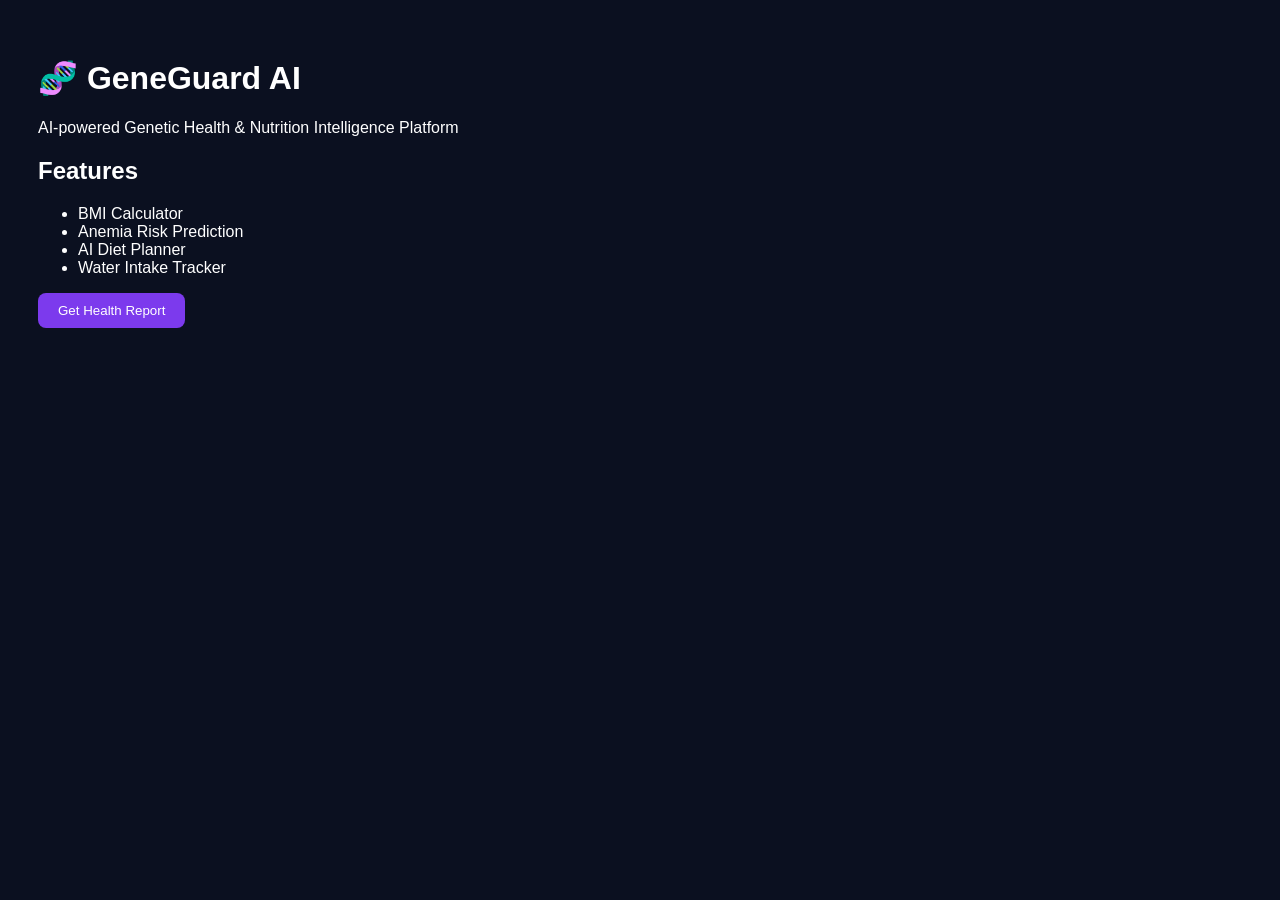
==== frontend/index.html @ 8e14bc77 "Add frontend homepage" ====
<!DOCTYPE html>
<html>
<head>
  <title>GeneGuard AI</title>
</head>
<body style="background:#0B1020;color:white;font-family:Arial;padding:30px;">
  <h1>🧬 GeneGuard AI</h1>
  <p>AI-powered Genetic Health & Nutrition Intelligence Platform</p>

  <h2>Features</h2>
  <ul>
    <li>BMI Calculator</li>
    <li>Anemia Risk Prediction</li>
    <li>AI Diet Planner</li>
    <li>Water Intake Tracker</li>
  </ul>

  <button style="padding:10px 20px;background:#7C3AED;color:white;border:none;border-radius:8px;">
    Get Health Report
  </button>
</body>
</html>
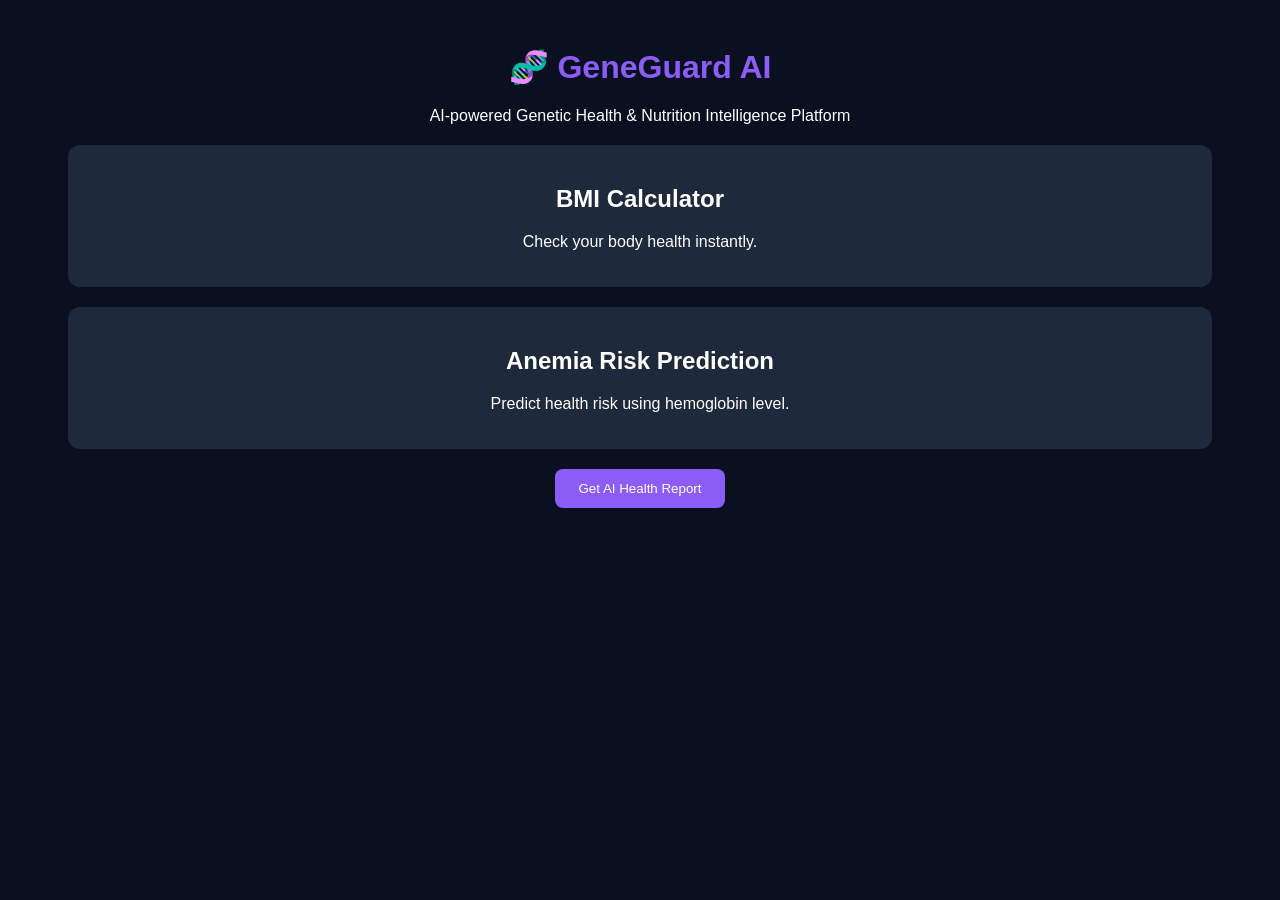
==== commit 991228ae: "Improve homepage UI" ====
--- a/frontend/index.html
+++ b/frontend/index.html
@@ -1,22 +1,19 @@
-<!DOCTYPE html>
-<html>
-<head>
-  <title>GeneGuard AI</title>
-</head>
-<body style="background:#0B1020;color:white;font-family:Arial;padding:30px;">
-  <h1>🧬 GeneGuard AI</h1>
+<body style="background:#0B1020;color:white;font-family:Arial;text-align:center;padding:40px;">
+  <h1 style="color:#8B5CF6;">🧬 GeneGuard AI</h1>
+
   <p>AI-powered Genetic Health & Nutrition Intelligence Platform</p>
 
-  <h2>Features</h2>
-  <ul>
-    <li>BMI Calculator</li>
-    <li>Anemia Risk Prediction</li>
-    <li>AI Diet Planner</li>
-    <li>Water Intake Tracker</li>
-  </ul>
+  <div style="background:#1E293B;padding:20px;border-radius:12px;margin:20px;">
+    <h2>BMI Calculator</h2>
+    <p>Check your body health instantly.</p>
+  </div>
 
-  <button style="padding:10px 20px;background:#7C3AED;color:white;border:none;border-radius:8px;">
-    Get Health Report
+  <div style="background:#1E293B;padding:20px;border-radius:12px;margin:20px;">
+    <h2>Anemia Risk Prediction</h2>
+    <p>Predict health risk using hemoglobin level.</p>
+  </div>
+
+  <button style="background:#8B5CF6;color:white;padding:12px 24px;border:none;border-radius:8px;">
+    Get AI Health Report
   </button>
 </body>
-</html>
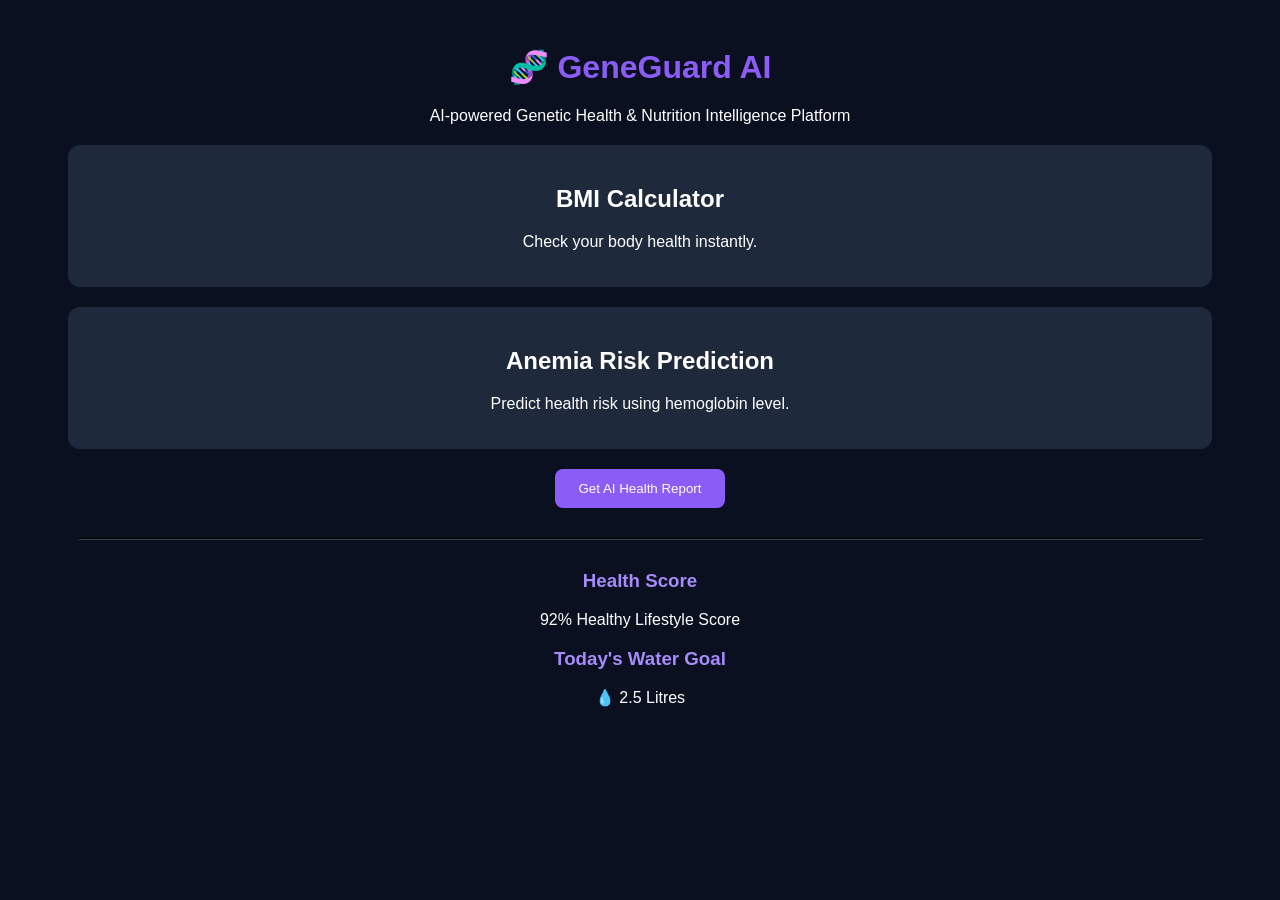
==== commit b9d57005: "Add health score and water goal" ====
--- a/frontend/index.html
+++ b/frontend/index.html
@@ -16,4 +16,12 @@
   <button style="background:#8B5CF6;color:white;padding:12px 24px;border:none;border-radius:8px;">
     Get AI Health Report
   </button>
+  <hr style="margin:30px;border-color:#374151;">
+
+<h3 style="color:#A78BFA;">Health Score</h3>
+<p>92% Healthy Lifestyle Score</p>
+
+<h3 style="color:#A78BFA;">Today's Water Goal</h3>
+<p>💧 2.5 Litres</p>
+  
 </body>
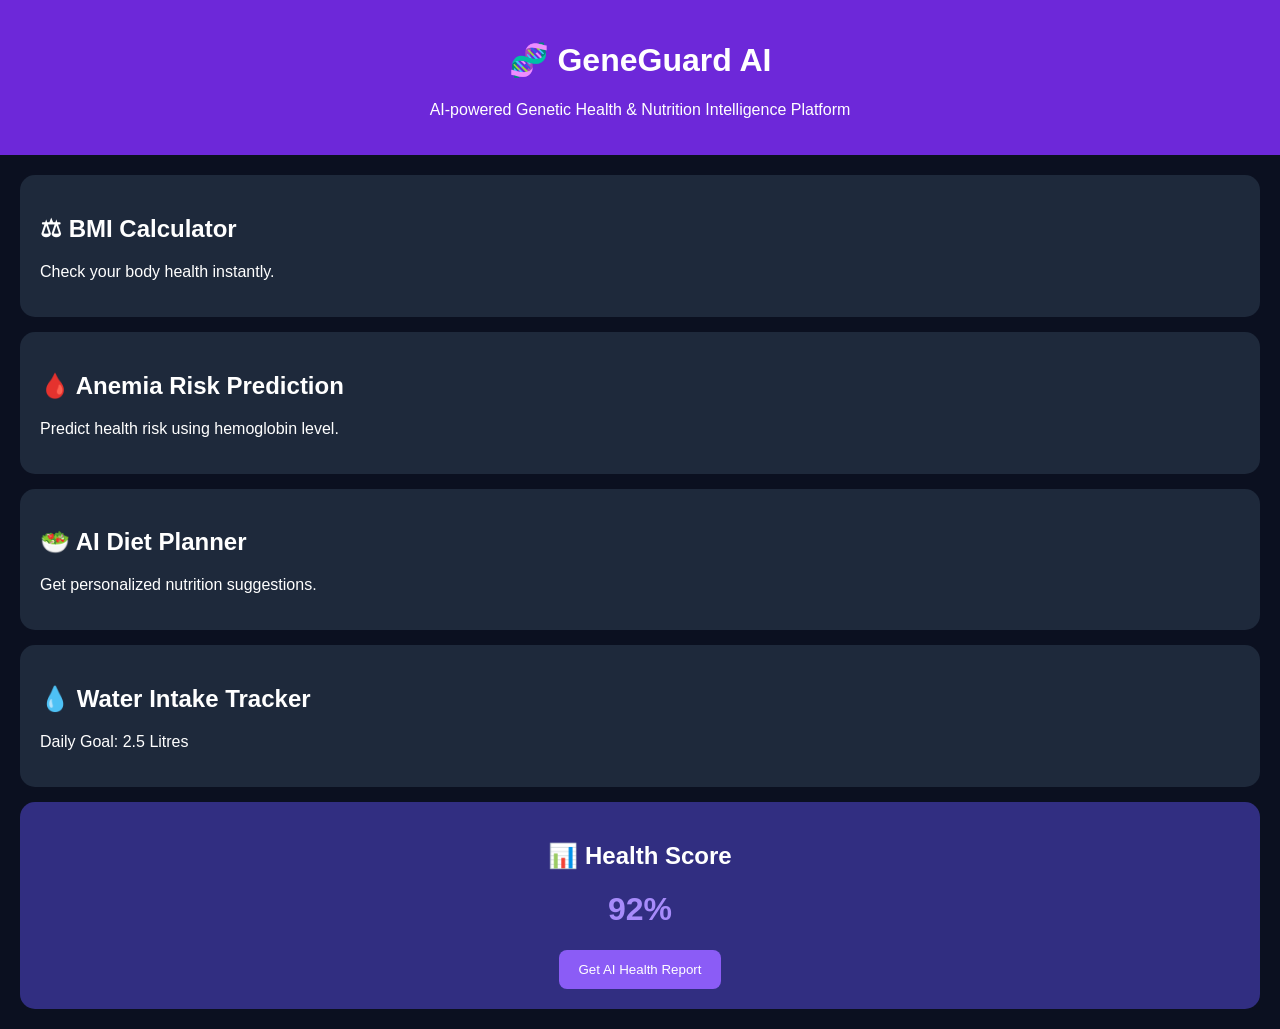
==== commit 4994d5a4: "Create GeneGuard AI dashboard" ====
--- a/frontend/index.html
+++ b/frontend/index.html
@@ -1,27 +1,47 @@
-<body style="background:#0B1020;color:white;font-family:Arial;text-align:center;padding:40px;">
-  <h1 style="color:#8B5CF6;">🧬 GeneGuard AI</h1>
+<!DOCTYPE html>
+<html>
+<head>
+  <title>GeneGuard AI</title>
+</head>
 
-  <p>AI-powered Genetic Health & Nutrition Intelligence Platform</p>
+<body style="margin:0;background:#0B1020;color:white;font-family:Arial;">
 
-  <div style="background:#1E293B;padding:20px;border-radius:12px;margin:20px;">
-    <h2>BMI Calculator</h2>
-    <p>Check your body health instantly.</p>
+  <div style="background:#6D28D9;padding:20px;text-align:center;">
+    <h1>🧬 GeneGuard AI</h1>
+    <p>AI-powered Genetic Health & Nutrition Intelligence Platform</p>
   </div>
 
-  <div style="background:#1E293B;padding:20px;border-radius:12px;margin:20px;">
-    <h2>Anemia Risk Prediction</h2>
-    <p>Predict health risk using hemoglobin level.</p>
+  <div style="padding:20px;">
+
+    <div style="background:#1E293B;padding:20px;border-radius:15px;margin-bottom:15px;">
+      <h2>⚖ BMI Calculator</h2>
+      <p>Check your body health instantly.</p>
+    </div>
+
+    <div style="background:#1E293B;padding:20px;border-radius:15px;margin-bottom:15px;">
+      <h2>🩸 Anemia Risk Prediction</h2>
+      <p>Predict health risk using hemoglobin level.</p>
+    </div>
+
+    <div style="background:#1E293B;padding:20px;border-radius:15px;margin-bottom:15px;">
+      <h2>🥗 AI Diet Planner</h2>
+      <p>Get personalized nutrition suggestions.</p>
+    </div>
+
+    <div style="background:#1E293B;padding:20px;border-radius:15px;margin-bottom:15px;">
+      <h2>💧 Water Intake Tracker</h2>
+      <p>Daily Goal: 2.5 Litres</p>
+    </div>
+
+    <div style="background:#312E81;padding:20px;border-radius:15px;text-align:center;">
+      <h2>📊 Health Score</h2>
+      <h1 style="color:#A78BFA;">92%</h1>
+      <button style="background:#8B5CF6;color:white;padding:12px 20px;border:none;border-radius:8px;">
+        Get AI Health Report
+      </button>
+    </div>
+
   </div>
 
-  <button style="background:#8B5CF6;color:white;padding:12px 24px;border:none;border-radius:8px;">
-    Get AI Health Report
-  </button>
-  <hr style="margin:30px;border-color:#374151;">
-
-<h3 style="color:#A78BFA;">Health Score</h3>
-<p>92% Healthy Lifestyle Score</p>
-
-<h3 style="color:#A78BFA;">Today's Water Goal</h3>
-<p>💧 2.5 Litres</p>
-  
 </body>
+</html>
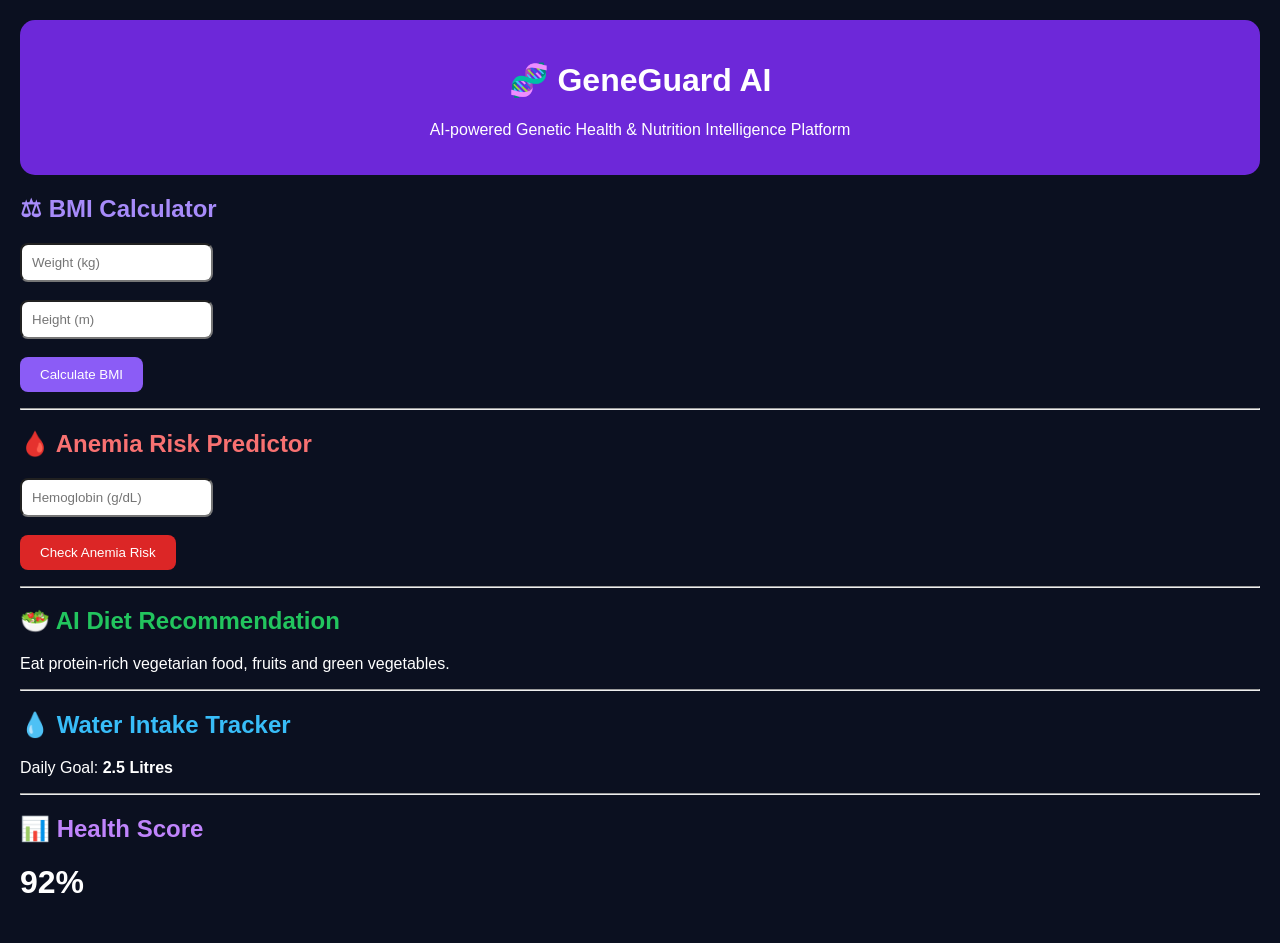
==== commit c13e01ab: "Update index.html" ====
--- a/frontend/index.html
+++ b/frontend/index.html
@@ -4,44 +4,73 @@
   <title>GeneGuard AI</title>
 </head>
 
-<body style="margin:0;background:#0B1020;color:white;font-family:Arial;">
+<body style="margin:0;background:#0B1020;color:white;font-family:Arial;padding:20px;">
 
-  <div style="background:#6D28D9;padding:20px;text-align:center;">
+  <div style="background:#6D28D9;padding:20px;border-radius:15px;text-align:center;">
     <h1>🧬 GeneGuard AI</h1>
     <p>AI-powered Genetic Health & Nutrition Intelligence Platform</p>
   </div>
 
-  <div style="padding:20px;">
+  <h2 style="color:#A78BFA;">⚖ BMI Calculator</h2>
+  <input id="weight" type="number" placeholder="Weight (kg)" style="padding:10px;border-radius:8px;"><br><br>
 
-    <div style="background:#1E293B;padding:20px;border-radius:15px;margin-bottom:15px;">
-      <h2>⚖ BMI Calculator</h2>
-      <p>Check your body health instantly.</p>
-    </div>
+  <input id="height" type="number" placeholder="Height (m)" style="padding:10px;border-radius:8px;"><br><br>
 
-    <div style="background:#1E293B;padding:20px;border-radius:15px;margin-bottom:15px;">
-      <h2>🩸 Anemia Risk Prediction</h2>
-      <p>Predict health risk using hemoglobin level.</p>
-    </div>
+  <button onclick="calculateBMI()" style="background:#8B5CF6;color:white;padding:10px 20px;border:none;border-radius:8px;">
+    Calculate BMI
+  </button>
 
-    <div style="background:#1E293B;padding:20px;border-radius:15px;margin-bottom:15px;">
-      <h2>🥗 AI Diet Planner</h2>
-      <p>Get personalized nutrition suggestions.</p>
-    </div>
+  <p id="result"></p>
 
-    <div style="background:#1E293B;padding:20px;border-radius:15px;margin-bottom:15px;">
-      <h2>💧 Water Intake Tracker</h2>
-      <p>Daily Goal: 2.5 Litres</p>
-    </div>
+  <hr>
 
-    <div style="background:#312E81;padding:20px;border-radius:15px;text-align:center;">
-      <h2>📊 Health Score</h2>
-      <h1 style="color:#A78BFA;">92%</h1>
-      <button style="background:#8B5CF6;color:white;padding:12px 20px;border:none;border-radius:8px;">
-        Get AI Health Report
-      </button>
-    </div>
+  <h2 style="color:#F87171;">🩸 Anemia Risk Predictor</h2>
+  <input id="hb" type="number" placeholder="Hemoglobin (g/dL)" style="padding:10px;border-radius:8px;"><br><br>
 
-  </div>
+  <button onclick="checkAnemia()" style="background:#DC2626;color:white;padding:10px 20px;border:none;border-radius:8px;">
+    Check Anemia Risk
+  </button>
+
+  <p id="anemiaResult"></p>
+
+  <hr>
+
+  <h2 style="color:#22C55E;">🥗 AI Diet Recommendation</h2>
+  <p id="diet">Eat protein-rich vegetarian food, fruits and green vegetables.</p>
+
+  <hr>
+
+  <h2 style="color:#38BDF8;">💧 Water Intake Tracker</h2>
+  <p>Daily Goal: <b>2.5 Litres</b></p>
+
+  <hr>
+
+  <h2 style="color:#C084FC;">📊 Health Score</h2>
+  <h1>92%</h1>
+
+  <script>
+    function calculateBMI() {
+      let w = parseFloat(document.getElementById("weight").value);
+      let h = parseFloat(document.getElementById("height").value);
+
+      let bmi = w / (h * h);
+
+      document.getElementById("result").innerHTML =
+        "Your BMI is " + bmi.toFixed(2);
+    }
+
+    function checkAnemia() {
+      let hb = parseFloat(document.getElementById("hb").value);
+
+      if (hb < 11) {
+        document.getElementById("anemiaResult").innerHTML = "🔴 High Anemia Risk";
+      } else if (hb < 12) {
+        document.getElementById("anemiaResult").innerHTML = "🟠 Medium Anemia Risk";
+      } else {
+        document.getElementById("anemiaResult").innerHTML = "🟢 Low Anemia Risk";
+      }
+    }
+  </script>
 
 </body>
 </html>
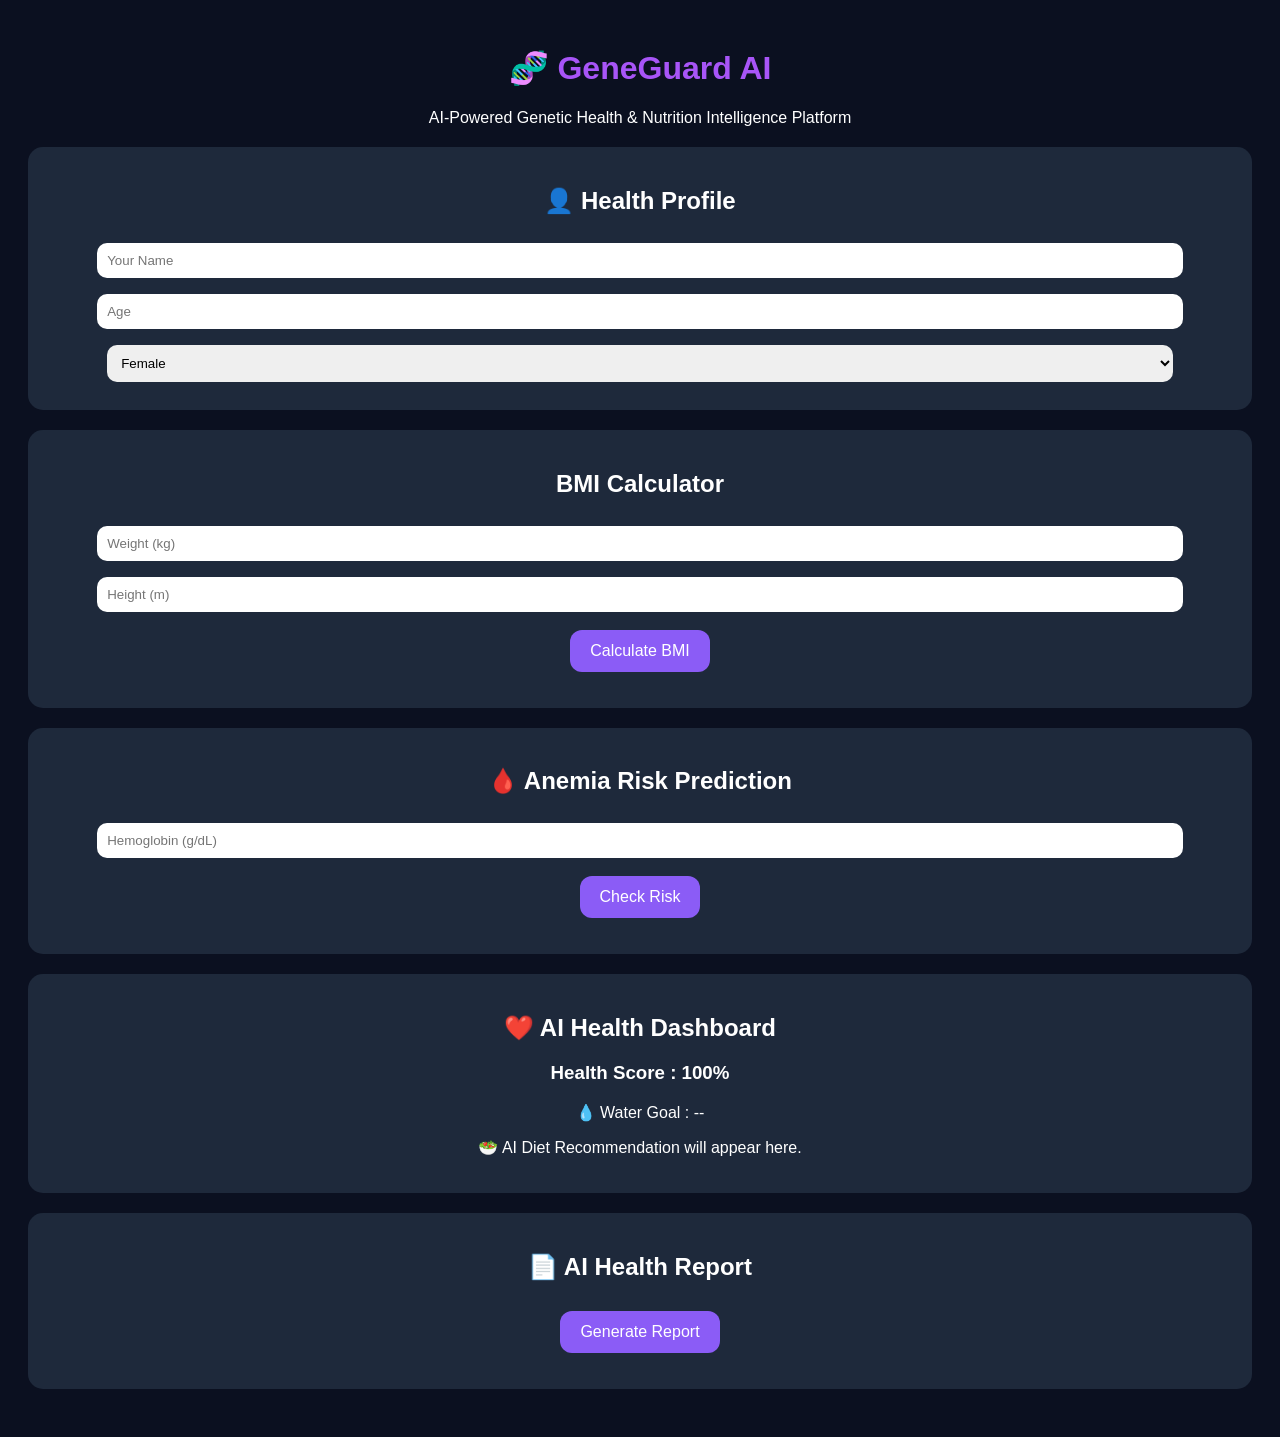
==== commit e0539982: "Upgrade GeneGuard AI with AI Dashboard" ====
--- a/frontend/index.html
+++ b/frontend/index.html
@@ -1,76 +1,219 @@
 <!DOCTYPE html>
 <html>
 <head>
-  <title>GeneGuard AI</title>
+<meta charset="UTF-8">
+<meta name="viewport" content="width=device-width, initial-scale=1.0">
+
+<title>GeneGuard AI</title>
+
+<style>
+body{
+background:#0B1020;
+font-family:Arial;
+color:white;
+padding:20px;
+text-align:center;
+}
+.card{
+background:#1E293B;
+padding:20px;
+border-radius:15px;
+margin:20px 0;
+}
+input,select{
+width:90%;
+padding:10px;
+margin:8px;
+border-radius:10px;
+border:none;
+}
+button{
+background:#8B5CF6;
+color:white;
+padding:12px 20px;
+border:none;
+border-radius:12px;
+font-size:16px;
+margin-top:10px;
+}
+h1{color:#A855F7;}
+</style>
 </head>
 
-<body style="margin:0;background:#0B1020;color:white;font-family:Arial;padding:20px;">
-
-  <div style="background:#6D28D9;padding:20px;border-radius:15px;text-align:center;">
-    <h1>🧬 GeneGuard AI</h1>
-    <p>AI-powered Genetic Health & Nutrition Intelligence Platform</p>
-  </div>
-
-  <h2 style="color:#A78BFA;">⚖ BMI Calculator</h2>
-  <input id="weight" type="number" placeholder="Weight (kg)" style="padding:10px;border-radius:8px;"><br><br>
-
-  <input id="height" type="number" placeholder="Height (m)" style="padding:10px;border-radius:8px;"><br><br>
-
-  <button onclick="calculateBMI()" style="background:#8B5CF6;color:white;padding:10px 20px;border:none;border-radius:8px;">
-    Calculate BMI
-  </button>
-
-  <p id="result"></p>
-
-  <hr>
-
-  <h2 style="color:#F87171;">🩸 Anemia Risk Predictor</h2>
-  <input id="hb" type="number" placeholder="Hemoglobin (g/dL)" style="padding:10px;border-radius:8px;"><br><br>
-
-  <button onclick="checkAnemia()" style="background:#DC2626;color:white;padding:10px 20px;border:none;border-radius:8px;">
-    Check Anemia Risk
-  </button>
-
-  <p id="anemiaResult"></p>
-
-  <hr>
-
-  <h2 style="color:#22C55E;">🥗 AI Diet Recommendation</h2>
-  <p id="diet">Eat protein-rich vegetarian food, fruits and green vegetables.</p>
-
-  <hr>
-
-  <h2 style="color:#38BDF8;">💧 Water Intake Tracker</h2>
-  <p>Daily Goal: <b>2.5 Litres</b></p>
-
-  <hr>
-
-  <h2 style="color:#C084FC;">📊 Health Score</h2>
-  <h1>92%</h1>
-
-  <script>
-    function calculateBMI() {
-      let w = parseFloat(document.getElementById("weight").value);
-      let h = parseFloat(document.getElementById("height").value);
-
-      let bmi = w / (h * h);
-
-      document.getElementById("result").innerHTML =
-        "Your BMI is " + bmi.toFixed(2);
-    }
-
-    function checkAnemia() {
-      let hb = parseFloat(document.getElementById("hb").value);
-
-      if (hb < 11) {
-        document.getElementById("anemiaResult").innerHTML = "🔴 High Anemia Risk";
-      } else if (hb < 12) {
-        document.getElementById("anemiaResult").innerHTML = "🟠 Medium Anemia Risk";
-      } else {
-        document.getElementById("anemiaResult").innerHTML = "🟢 Low Anemia Risk";
-      }
-    }
-  </script>
+<body>
+
+<h1>🧬 GeneGuard AI</h1>
+<p>AI-Powered Genetic Health & Nutrition Intelligence Platform</p>
+
+<div class="card">
+<h2>👤 Health Profile</h2>
+
+<input id="name" placeholder="Your Name">
+
+<input id="age" type="number" placeholder="Age">
+
+<select id="gender">
+<option>Female</option>
+<option>Male</option>
+<option>Other</option>
+</select>
+</div>
+
+<div class="card">
+<h2>BMI Calculator</h2>
+
+<input id="weight" type="number" placeholder="Weight (kg)">
+<input id="height" type="number" placeholder="Height (m)">
+
+<button onclick="calculateBMI()">Calculate BMI</button>
+
+<p id="bmiResult"></p>
+</div>
+
+<div class="card">
+<h2>🩸 Anemia Risk Prediction</h2>
+
+<input id="hb" type="number" placeholder="Hemoglobin (g/dL)">
+
+<button onclick="checkAnemia()">Check Risk</button>
+
+<p id="anemiaResult"></p>
+</div>
+
+<div class="card">
+<h2>❤️ AI Health Dashboard</h2>
+
+<h3 id="healthScore">Health Score : 100%</h3>
+
+<p id="waterResult">💧 Water Goal : --</p>
+
+<p id="dietResult">🥗 AI Diet Recommendation will appear here.</p>
+</div>
+
+<div class="card">
+<h2>📄 AI Health Report</h2>
+
+<button onclick="generateReport()">Generate Report</button>
+
+<p id="report"></p>
+</div>
+
+<script>
+
+function calculateBMI(){
+
+let w=parseFloat(document.getElementById("weight").value);
+
+let h=parseFloat(document.getElementById("height").value);
+
+let bmi=w/(h*h);
+
+let status="";
+
+if(bmi<18.5) status="Underweight";
+else if(bmi<25) status="Normal";
+else if(bmi<30) status="Overweight";
+else status="Obese";
+
+document.getElementById("bmiResult").innerHTML=
+"Your BMI : "+bmi.toFixed(2)+" ("+status+")";
+
+calculateWater();
+updateScore();
+diet();
+}
+
+function checkAnemia(){
+
+let hb=parseFloat(document.getElementById("hb").value);
+
+let risk="";
+
+if(hb<11) risk="🔴 High Anemia Risk";
+else if(hb<12) risk="🟡 Medium Anemia Risk";
+else risk="🟢 Low Anemia Risk";
+
+document.getElementById("anemiaResult").innerHTML=risk;
+
+updateScore();
+diet();
+}
+
+function calculateWater(){
+
+let w=parseFloat(document.getElementById("weight").value);
+
+let water=(w*35)/1000;
+
+document.getElementById("waterResult").innerHTML=
+"💧 Daily Water Goal : "+water.toFixed(2)+" L";
+}
+
+function diet(){
+
+let hb=parseFloat(document.getElementById("hb").value);
+
+let w=parseFloat(document.getElementById("weight").value);
+
+let h=parseFloat(document.getElementById("height").value);
+
+let bmi=w/(h*h);
+
+let text="🥗 Balanced vegetarian diet with fruits, dal, milk and vegetables.";
+
+if(hb<12){
+text="🥬 Iron-rich foods: Spinach, Beetroot, Dates, Jaggery, Lentils, Orange, Amla.";
+}
+
+if(bmi<18.5){
+text+=" Add Paneer, Banana, Nuts and Soybean for healthy weight gain.";
+}
+
+document.getElementById("dietResult").innerHTML=text;
+}
+
+function updateScore(){
+
+let score=100;
+
+let hb=parseFloat(document.getElementById("hb").value);
+
+let w=parseFloat(document.getElementById("weight").value);
+
+let h=parseFloat(document.getElementById("height").value);
+
+let bmi=w/(h*h);
+
+if(hb<12) score-=15;
+
+if(bmi<18.5 || bmi>25) score-=10;
+
+document.getElementById("healthScore").innerHTML=
+"Health Score : "+score+"%";
+}
+
+function generateReport(){
+
+let name=document.getElementById("name").value;
+
+let bmi=document.getElementById("bmiResult").innerHTML;
+
+let anemia=document.getElementById("anemiaResult").innerHTML;
+
+let water=document.getElementById("waterResult").innerHTML;
+
+let diet=document.getElementById("dietResult").innerHTML;
+
+let score=document.getElementById("healthScore").innerHTML;
+
+document.getElementById("report").innerHTML=
+"<b>"+name+"'s AI Health Report</b><br><br>"+
+bmi+"<br>"+anemia+"<br>"+water+"<br>"+score+
+"<br><br>"+diet+
+"<br><br>✅ Stay hydrated and follow a healthy lifestyle.";
+}
+
+</script>
 
 </body>
 </html>
